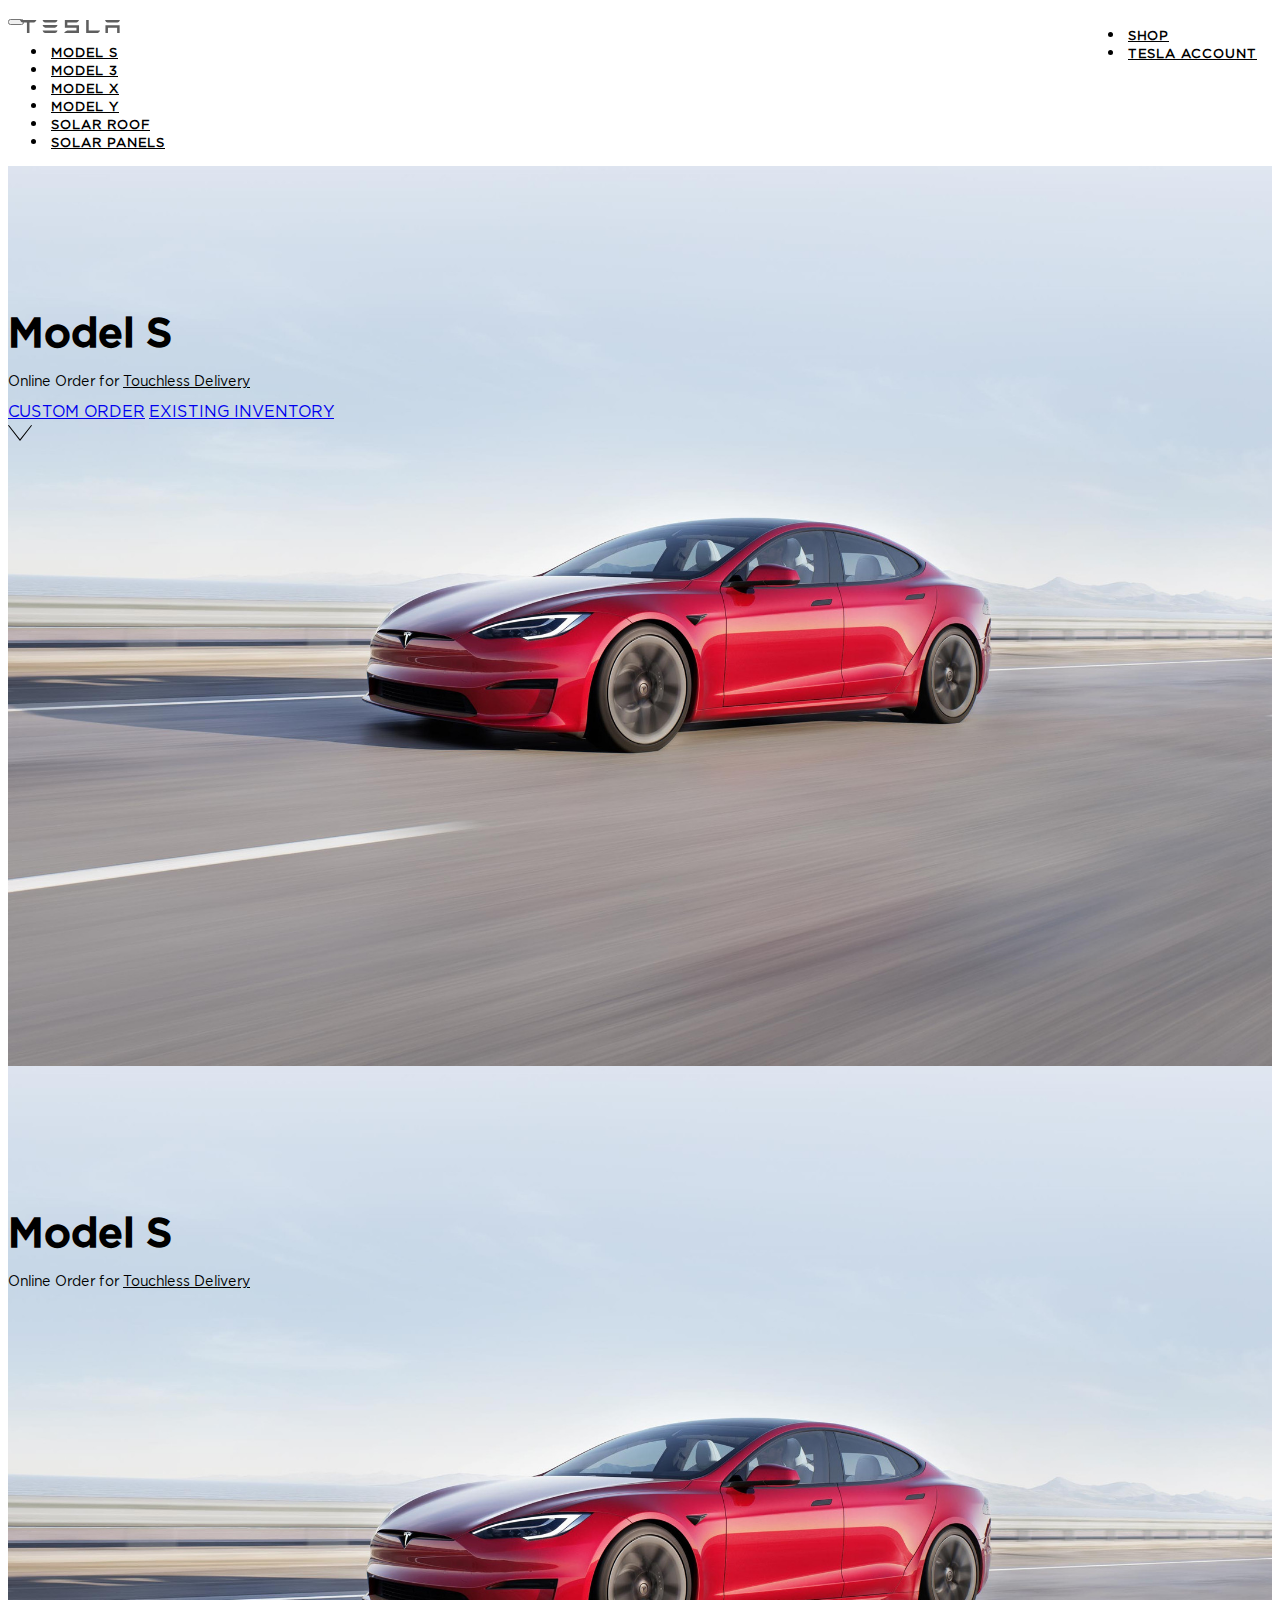
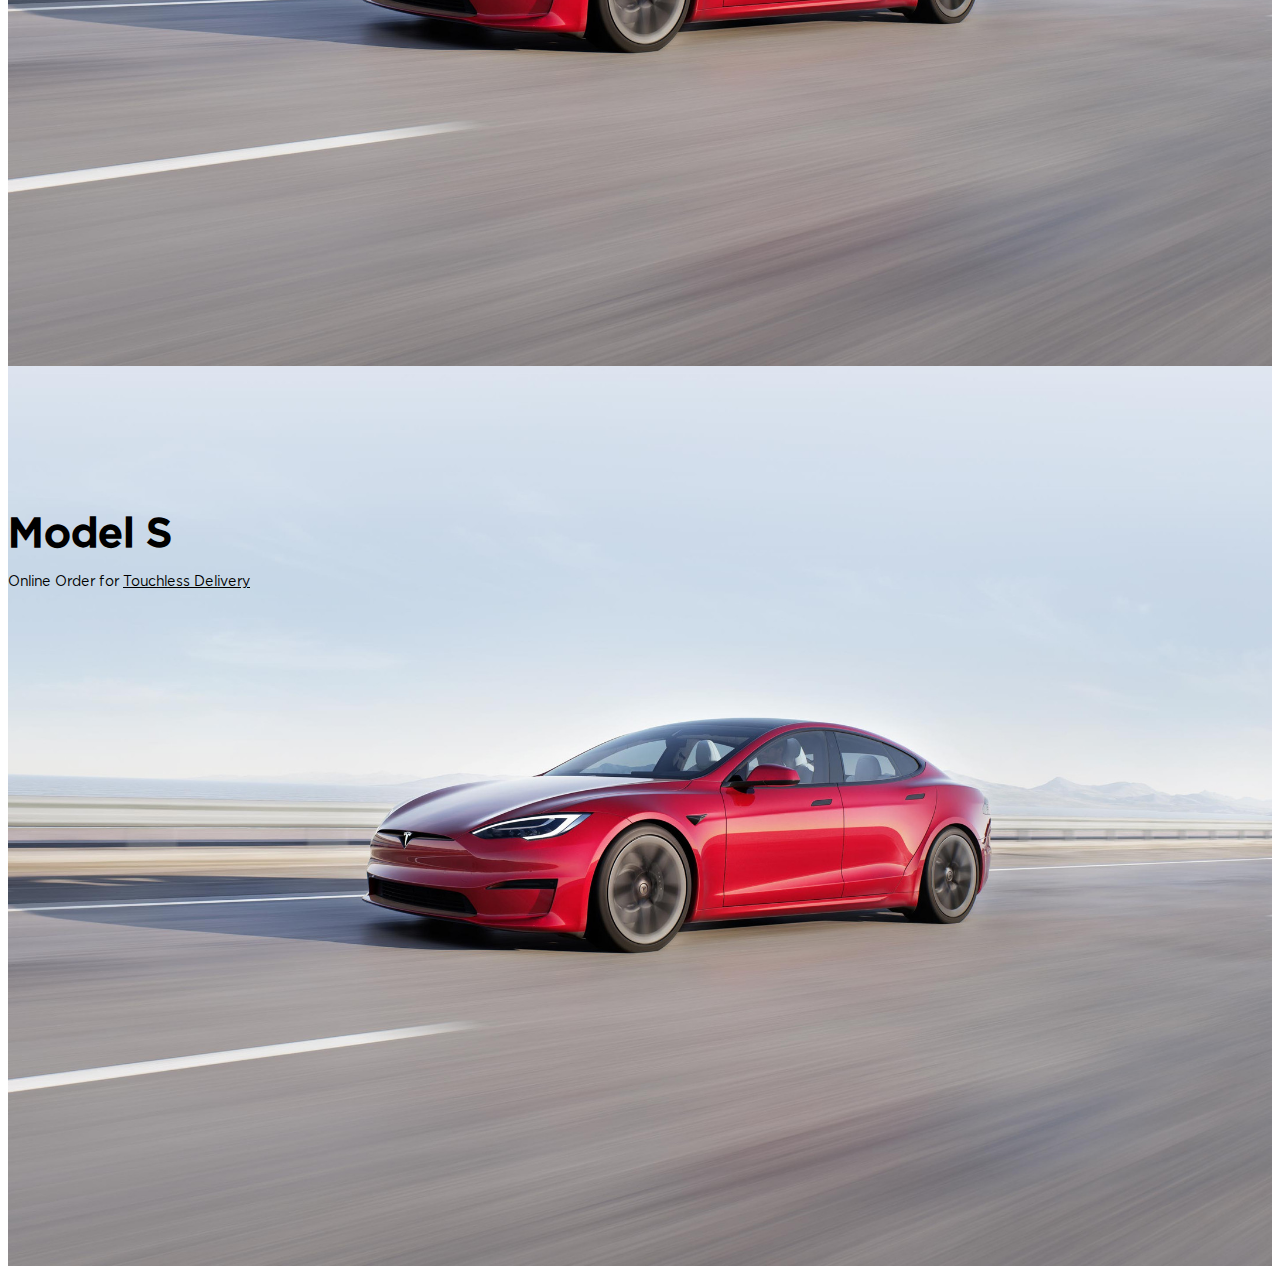
==== index.html @ fb8ed5d2 "Initial commit" ====
<!doctype html>
<html lang="en">

<head>
    <!-- Required meta tags -->
    <meta charset="utf-8">
    <meta name="viewport" content="width=device-width, initial-scale=1">

    <!-- Bootstrap CSS -->
    <link href="https://cdn.jsdelivr.net/npm/bootstrap@5.1.3/dist/css/bootstrap.min.css" rel="stylesheet"
        integrity="sha384-1BmE4kWBq78iYhFldvKuhfTAU6auU8tT94WrHftjDbrCEXSU1oBoqyl2QvZ6jIW3" crossorigin="anonymous">
    <link rel="stylesheet" href="css/custom.css">
    <title>Telsa</title>
    <script></script>
</head>

<body>
    <nav class="navbar navbar-expand-lg navbar-light fixed-top">
        <div class="container-fluid">
            <!-- <a class="navbar-brand" href="#">Navbar</a> -->

            <img src="image/Tesla_logo_silver.svg" alt="" class="logo">

            <button class="navbar-toggler" type="button" data-bs-toggle="collapse" data-bs-target="#navbarNav"
                aria-controls="navbarNav" aria-expanded="false" aria-label="Toggle navigation">
                <span class="navbar-toggler-icon"></span>
            </button>
            <div class="collapse navbar-collapse" id="navbarNav">
                <ul class="navbar-nav mx-auto">


                    <li class="nav-item">
                        <a class="nav-link" href="#">Model S</a>
                    </li>
                    <li class="nav-item">
                        <a class="nav-link" href="#">Model 3</a>
                    </li>
                    <li class="nav-item">
                        <a class="nav-link" href="#">Model X</a>
                    </li>
                    <li class="nav-item">
                        <a class="nav-link" href="#">Model y</a>
                    </li>
                    <li class="nav-item">
                        <a class="nav-link" href="#">SOLAR ROOF</a>
                    </li>
                    <li class="nav-item">
                        <a class="nav-link" href="#">SOLAR PANELS</a>
                    </li>
                </ul>
                <ul class="navbar-nav nav2">


                    <li class="nav-item">
                        <a class="nav-link" href="#">Shop</a>
                    </li>
                    <li class="nav-item">
                        <a class="nav-link" href="#">Tesla Account</a>
                    </li>

                </ul>
            </div>
        </div>
    </nav>

    <section class="slide" id="slide1">
        <div class="container">
            <div class="row">

                <div class="col-md-12">
                    <div class="upper text-center">
                        <h2>Model S</h2>
                        <p>Online Order for <a href="#">Touchless Delivery</a> </p>

                    </div>
                    <div class="lower">
                        <div>
                            <a class="btn1" href="#">CUSTOM ORDER</a>
                            <a class="btn2" href="#">EXISTING INVENTORY</a>
                        </div>
                        <div>
                            <svg width="24" height="24" xmlns="http://www.w3.org/2000/svg" fill-rule="evenodd"
                                clip-rule="evenodd">
                                <path
                                    d="M23.245 4l-11.245 14.374-11.219-14.374-.781.619 12 15.381 12-15.391-.755-.609z" />
                            </svg>
                        </div>
                    </div>

                </div>
            </div>
        </div>
    </section>
    <section class="slide" id="slide1">
        <div class="container">
            <div class="row">

                <div class="col-md-12">
                    <div class="upper text-center">
                        <h2>Model S</h2>
                        <p>Online Order for <a href="#">Touchless Delivery</a> </p>

                    </div>

                </div>
            </div>
        </div>
    </section>
    <section class="slide" id="slide1">
        <div class="container">
            <div class="row">

                <div class="col-md-12">
                    <div class="upper text-center">
                        <h2>Model S</h2>
                        <p>Online Order for <a href="#">Touchless Delivery</a> </p>

                    </div>

                </div>
            </div>
        </div>
    </section>

    <!-- Optional JavaScript; choose one of the two! -->

    <!-- Option 1: Bootstrap Bundle with Popper -->
    <script src="https://cdn.jsdelivr.net/npm/bootstrap@5.1.3/dist/js/bootstrap.bundle.min.js"
        integrity="sha384-ka7Sk0Gln4gmtz2MlQnikT1wXgYsOg+OMhuP+IlRH9sENBO0LRn5q+8nbTov4+1p"
        crossorigin="anonymous"></script>

    <!-- Option 2: Separate Popper and Bootstrap JS -->
    <!--
    <script src="https://cdn.jsdelivr.net/npm/@popperjs/core@2.10.2/dist/umd/popper.min.js" integrity="sha384-7+zCNj/IqJ95wo16oMtfsKbZ9ccEh31eOz1HGyDuCQ6wgnyJNSYdrPa03rtR1zdB" crossorigin="anonymous"></script>
    <script src="https://cdn.jsdelivr.net/npm/bootstrap@5.1.3/dist/js/bootstrap.min.js" integrity="sha384-QJHtvGhmr9XOIpI6YVutG+2QOK9T+ZnN4kzFN1RtK3zEFEIsxhlmWl5/YESvpZ13" crossorigin="anonymous"></script>
    -->
</body>

</html>
---- css/custom.css ----
@font-face {
    font-family: 'Gotham Medium';
    src: url('Gotham-Medium.woff2') format('woff2'),
        url('Gotham-Medium.woff') format('woff');
    font-weight: 500;
    font-style: normal;
    font-display: swap;
}

@font-face {
    font-family: 'Gotham Book';
    src: url('Gotham-Book.woff2') format('woff2'),
        url('Gotham-Book.woff') format('woff');
    font-weight: 500;
    font-style: normal;
    font-display: swap;
}
h1,h2,h3,h4,h5,h6{
    font-family: 'Gotham Medium';
}
p, span, li ,a{
    font-family: 'Gotham Book';
}
.logo{
    width: 100px;
    position: absolute;
    top: 20px;
    left: 20px;
}
#slide1{
    background-image: url('../image/ms-homepage-desktop.jpg');
    background-size: cover;
    background-position: center;
}
.slide{
    width: auto;
    height: 100vh;
}
.nav2{
    position: absolute;
    top: 9px;
    right: 20px;
}
.upper{
    padding-top: 110px;
}
.upper h2{
    font-size: 41px;
    margin-bottom: 0px;

    
}
.upper p{
    font-size:14px;
    color: black;
}
.upper p a{
    color: black;
}
.navbar-light .navbar-nav .nav-link {
    color: black;
    margin-left: 3px;
    margin-right: 3px;
    text-transform:uppercase;
    font-weight: 800;
    font-size: 13px;
    letter-spacing: 1px;
}

@media only screen and (max-width:990px){
    .logo {
        width: 100px;
        position: absolute;
        top: 20px;
        left: auto;
        right: 20px;
    }
    .navbar{
        background: white;
    }
    .nav2{
        position: relative;
        right: auto;
        margin-top: 0px;
    }
}
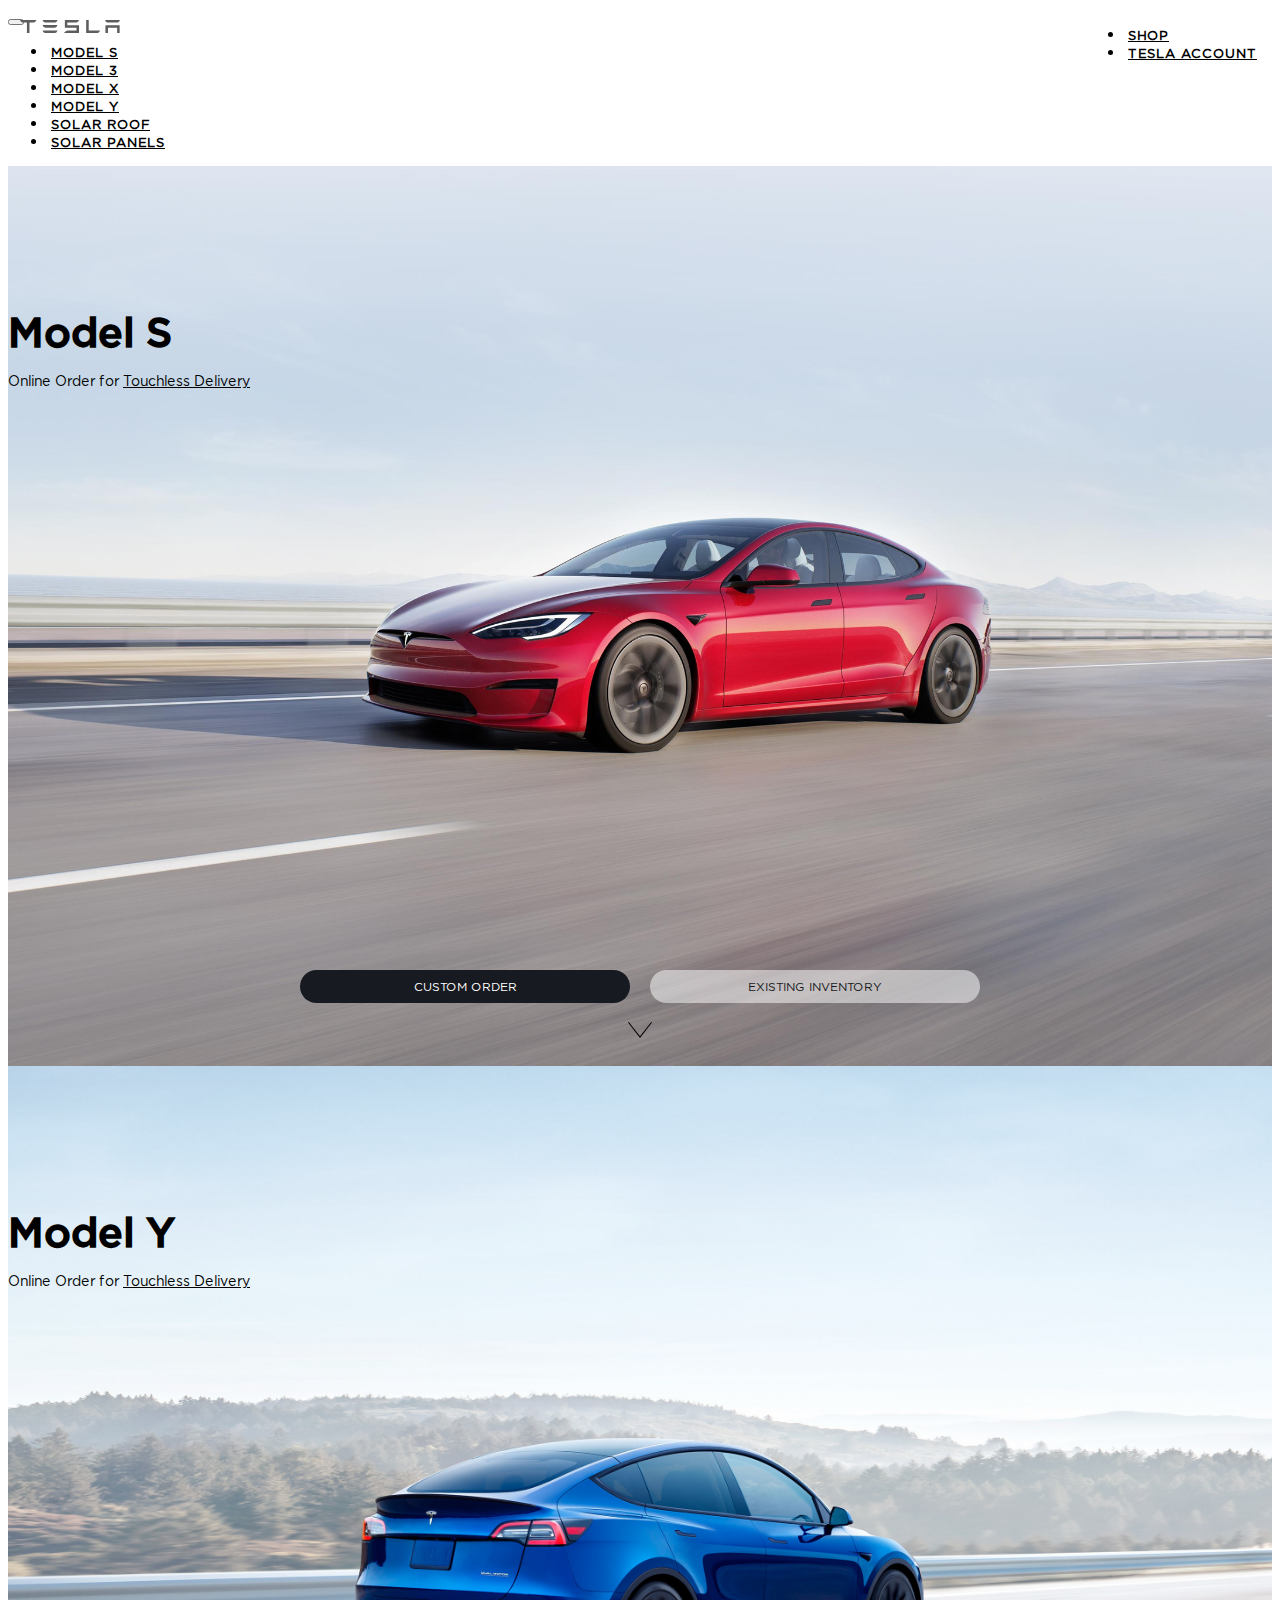
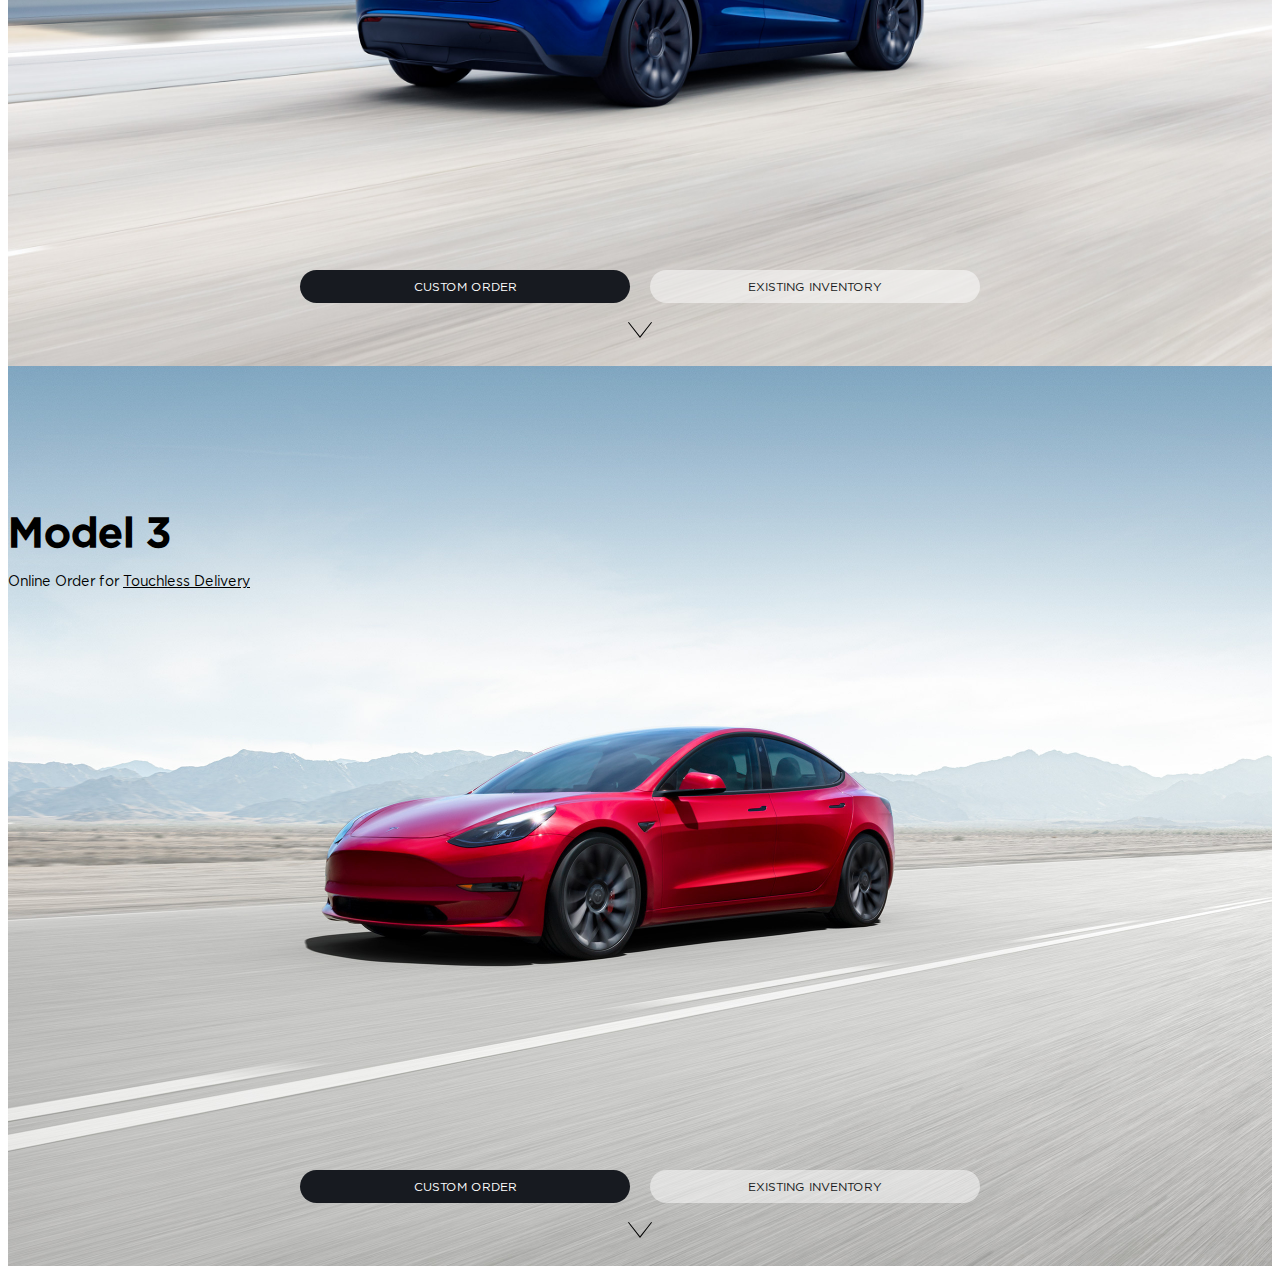
==== commit 6b399709: "level 1 ok" ====
--- a/index.html
+++ b/index.html
@@ -73,17 +73,20 @@
                         <p>Online Order for <a href="#">Touchless Delivery</a> </p>
 
                     </div>
-                    <div class="lower">
+                    <div class="lower text-center">
                         <div>
                             <a class="btn1" href="#">CUSTOM ORDER</a>
                             <a class="btn2" href="#">EXISTING INVENTORY</a>
                         </div>
                         <div>
-                            <svg width="24" height="24" xmlns="http://www.w3.org/2000/svg" fill-rule="evenodd"
-                                clip-rule="evenodd">
-                                <path
-                                    d="M23.245 4l-11.245 14.374-11.219-14.374-.781.619 12 15.381 12-15.391-.755-.609z" />
-                            </svg>
+                            <a class="arrow" href="#">
+                                <svg width="24" height="24" xmlns="http://www.w3.org/2000/svg" fill-rule="evenodd"
+                                    clip-rule="evenodd">
+                                    <path
+                                        d="M23.245 4l-11.245 14.374-11.219-14.374-.781.619 12 15.381 12-15.391-.755-.609z" />
+                                </svg>
+                            </a>
+
                         </div>
                     </div>
 
@@ -91,36 +94,69 @@
             </div>
         </div>
     </section>
-    <section class="slide" id="slide1">
+    <section class="slide" id="slide2">
         <div class="container">
             <div class="row">
 
                 <div class="col-md-12">
                     <div class="upper text-center">
-                        <h2>Model S</h2>
+                        <h2>Model Y</h2>
                         <p>Online Order for <a href="#">Touchless Delivery</a> </p>
 
+                    </div>
+                    <div class="lower text-center">
+                        <div>
+                            <a class="btn1" href="#">CUSTOM ORDER</a>
+                            <a class="btn2" href="#">EXISTING INVENTORY</a>
+                        </div>
+                        <div>
+                            <a class="arrow" href="#">
+                                <svg width="24" height="24" xmlns="http://www.w3.org/2000/svg" fill-rule="evenodd"
+                                    clip-rule="evenodd">
+                                    <path
+                                        d="M23.245 4l-11.245 14.374-11.219-14.374-.781.619 12 15.381 12-15.391-.755-.609z" />
+                                </svg>
+                            </a>
+
+                        </div>
                     </div>
 
                 </div>
             </div>
         </div>
     </section>
-    <section class="slide" id="slide1">
+    <section class="slide" id="slide3">
         <div class="container">
             <div class="row">
 
                 <div class="col-md-12">
                     <div class="upper text-center">
-                        <h2>Model S</h2>
+                        <h2>Model 3</h2>
                         <p>Online Order for <a href="#">Touchless Delivery</a> </p>
 
+                    </div>
+                    <div class="lower text-center">
+                        <div>
+                            <a class="btn1" href="#">CUSTOM ORDER</a>
+                            <a class="btn2" href="#">EXISTING INVENTORY</a>
+                        </div>
+                        <div>
+                            <a class="arrow" href="#">
+                                <svg width="24" height="24" xmlns="http://www.w3.org/2000/svg" fill-rule="evenodd"
+                                    clip-rule="evenodd">
+                                    <path
+                                        d="M23.245 4l-11.245 14.374-11.219-14.374-.781.619 12 15.381 12-15.391-.755-.609z" />
+                                </svg>
+                            </a>
+
+                        </div>
                     </div>
 
                 </div>
             </div>
         </div>
     </section>
+
 
     <!-- Optional JavaScript; choose one of the two! -->
 
--- a/css/custom.css
+++ b/css/custom.css
@@ -32,9 +32,20 @@
     background-size: cover;
     background-position: center;
 }
+#slide2{
+    background-image: url('../image/Desktop-ModelY.jpg');
+    background-size: cover;
+    background-position: center;
+}
+#slide3{
+    background-image: url('../image/m3-homepage-desktop.jpg');
+    background-size: cover;
+    background-position: center;
+}
 .slide{
     width: auto;
     height: 100vh;
+    position: relative;
 }
 .nav2{
     position: absolute;
@@ -56,6 +67,46 @@
 }
 .upper p a{
     color: black;
+}
+.lower .btn1{
+    background: #171a20;
+    color: white;
+    padding: 10px 40px;
+    border-radius: 30px;
+    font-size: 12px;
+    width: 250px;
+    display: inline-block;
+    text-align: center;
+    text-decoration: none;
+    margin: 0px 8px;
+}
+.lower .btn2{
+    background: rgba(255, 255, 255,0.5);
+    color: #171a20;
+    padding: 10px 40px;
+    border-radius: 30px;
+    font-size: 12px;
+    width: 250px;
+    display: inline-block;
+    text-align: center;
+    text-decoration: none;
+    margin: 0px 8px;
+}
+.lower .arrow{
+    display: inline-block;
+    margin-top: 15px;
+}
+.lower{
+    position: absolute;
+    bottom: 20px;
+    text-align: center;
+    width: 100%;
+    margin-left: auto;
+    margin-right: auto;
+    left: 0;
+    right: 0;
+    margin: auto;
+    
 }
 .navbar-light .navbar-nav .nav-link {
     color: black;
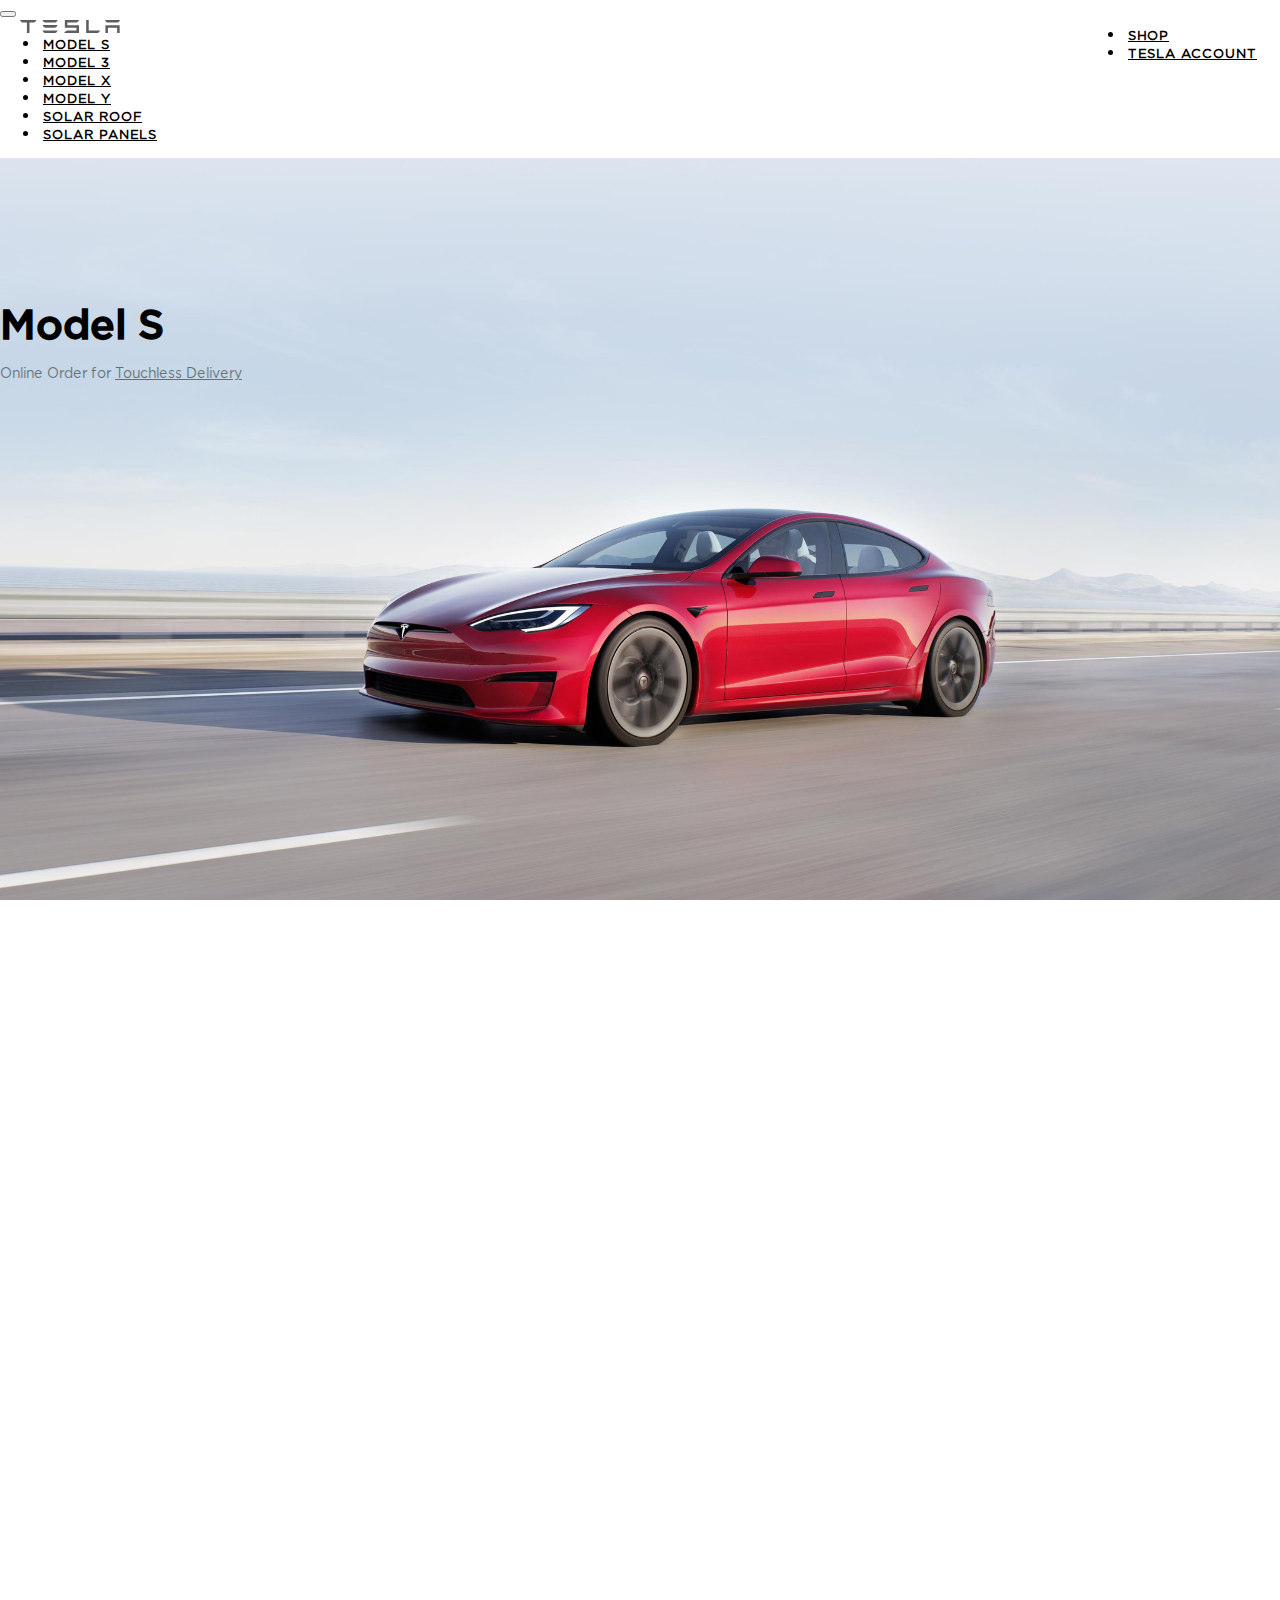
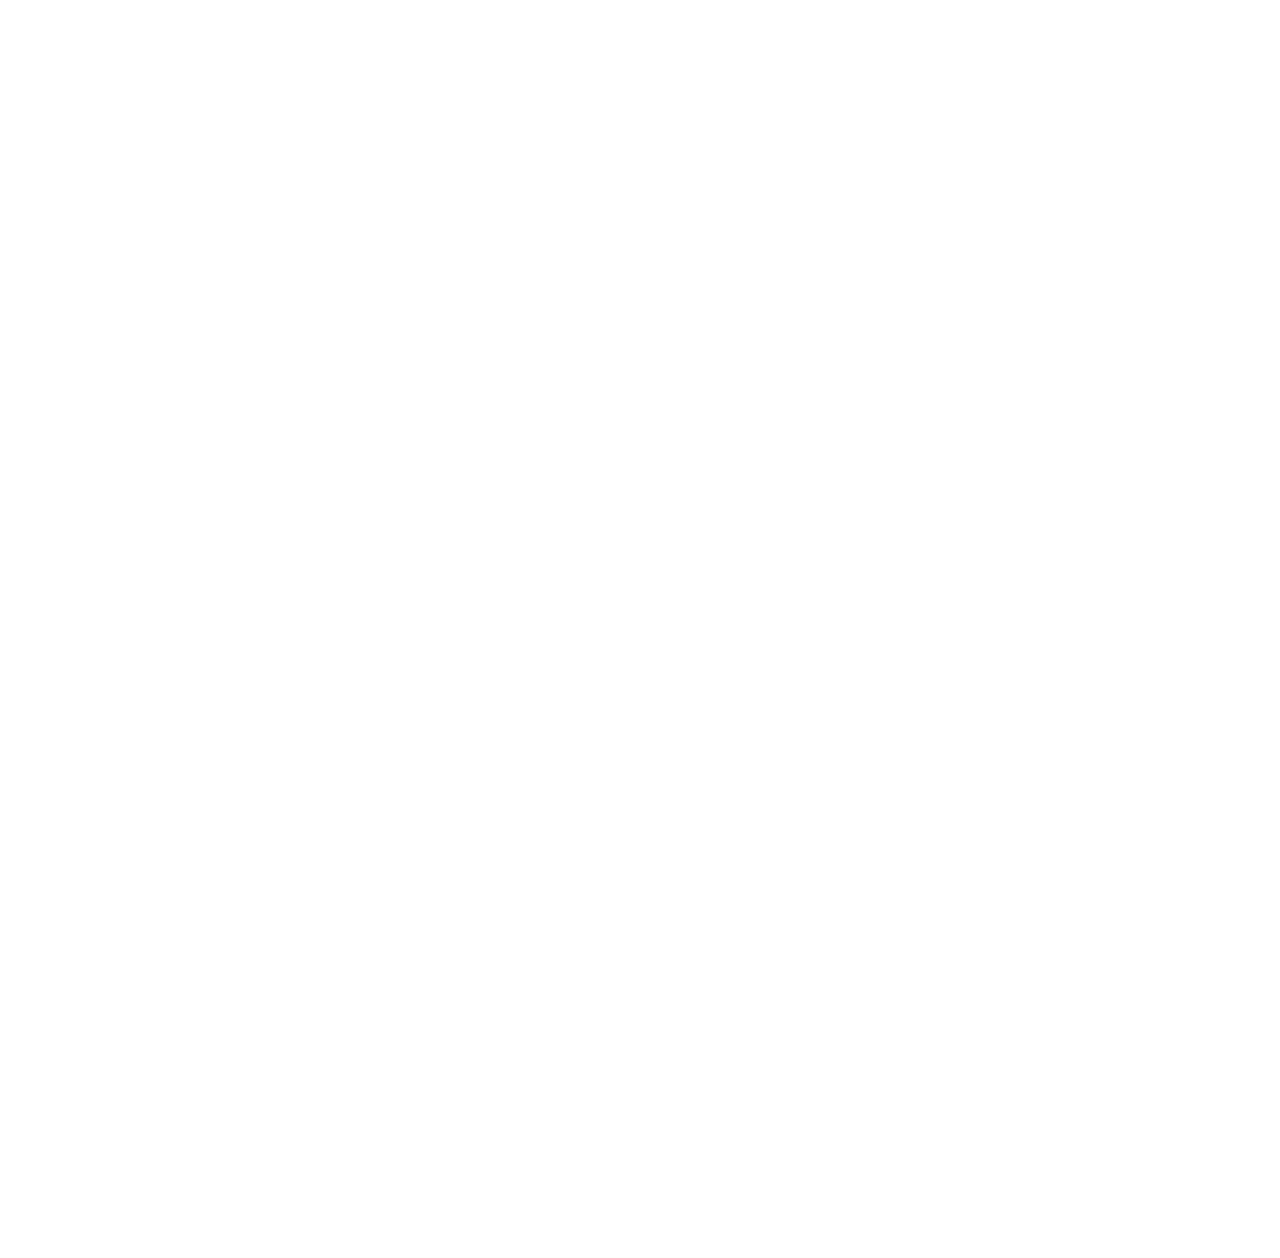
==== commit 3070c6e7: "phase2" ====
--- a/index.html
+++ b/index.html
@@ -9,9 +9,11 @@
     <!-- Bootstrap CSS -->
     <link href="https://cdn.jsdelivr.net/npm/bootstrap@5.1.3/dist/css/bootstrap.min.css" rel="stylesheet"
         integrity="sha384-1BmE4kWBq78iYhFldvKuhfTAU6auU8tT94WrHftjDbrCEXSU1oBoqyl2QvZ6jIW3" crossorigin="anonymous">
+    <link rel="stylesheet" href="css/fullpage.css">
     <link rel="stylesheet" href="css/custom.css">
     <title>Telsa</title>
-    <script></script>
+    <script src="https://cdnjs.cloudflare.com/ajax/libs/gsap/3.9.1/gsap.min.js"></script>
+    <script src="js/fullpage.js"></script>
 </head>
 
 <body>
@@ -63,100 +65,101 @@
         </div>
     </nav>
 
-    <section class="slide" id="slide1">
-        <div class="container">
-            <div class="row">
+    <div id="fullpage">
+        <section class="section" id="slide1">
+            <div class="container">
+                <div class="row">
 
-                <div class="col-md-12">
-                    <div class="upper text-center">
-                        <h2>Model S</h2>
-                        <p>Online Order for <a href="#">Touchless Delivery</a> </p>
+                    <div class="col-md-12">
+                        <div class="upper text-center">
+                            <h2>Model S</h2>
+                            <p>Online Order for <a href="#">Touchless Delivery</a> </p>
+
+                        </div>
+                        <div class="lower text-center">
+                            <div>
+                                <a class="btn1" href="#">CUSTOM ORDER</a>
+                                <a class="btn2" href="#">EXISTING INVENTORY</a>
+                            </div>
+                            <div>
+                                <a class="arrow" href="#">
+                                    <svg width="24" height="24" xmlns="http://www.w3.org/2000/svg" fill-rule="evenodd"
+                                        clip-rule="evenodd">
+                                        <path
+                                            d="M23.245 4l-11.245 14.374-11.219-14.374-.781.619 12 15.381 12-15.391-.755-.609z" />
+                                    </svg>
+                                </a>
+
+                            </div>
+                        </div>
 
                     </div>
-                    <div class="lower text-center">
-                        <div>
-                            <a class="btn1" href="#">CUSTOM ORDER</a>
-                            <a class="btn2" href="#">EXISTING INVENTORY</a>
-                        </div>
-                        <div>
-                            <a class="arrow" href="#">
-                                <svg width="24" height="24" xmlns="http://www.w3.org/2000/svg" fill-rule="evenodd"
-                                    clip-rule="evenodd">
-                                    <path
-                                        d="M23.245 4l-11.245 14.374-11.219-14.374-.781.619 12 15.381 12-15.391-.755-.609z" />
-                                </svg>
-                            </a>
+                </div>
+            </div>
+        </section>
+        <section class="section" id="slide2">
+            <div class="container">
+                <div class="row">
+
+                    <div class="col-md-12">
+                        <div class="upper text-center">
+                            <h2>Model Y</h2>
+                            <p>Online Order for <a href="#">Touchless Delivery</a> </p>
 
                         </div>
+                        <div class="lower text-center">
+                            <div>
+                                <a class="btn1" href="#">CUSTOM ORDER</a>
+                                <a class="btn2" href="#">EXISTING INVENTORY</a>
+                            </div>
+                            <div>
+                                <a class="arrow" href="#">
+                                    <svg width="24" height="24" xmlns="http://www.w3.org/2000/svg" fill-rule="evenodd"
+                                        clip-rule="evenodd">
+                                        <path
+                                            d="M23.245 4l-11.245 14.374-11.219-14.374-.781.619 12 15.381 12-15.391-.755-.609z" />
+                                    </svg>
+                                </a>
+
+                            </div>
+                        </div>
+
                     </div>
-
                 </div>
             </div>
-        </div>
-    </section>
-    <section class="slide" id="slide2">
-        <div class="container">
-            <div class="row">
+        </section>
+        <section class="section" id="slide3">
+            <div class="container">
+                <div class="row">
 
-                <div class="col-md-12">
-                    <div class="upper text-center">
-                        <h2>Model Y</h2>
-                        <p>Online Order for <a href="#">Touchless Delivery</a> </p>
+                    <div class="col-md-12">
+                        <div class="upper text-center">
+                            <h2>Model 3</h2>
+                            <p>Online Order for <a href="#">Touchless Delivery</a> </p>
+
+                        </div>
+                        <div class="lower text-center">
+                            <div>
+                                <a class="btn1" href="#">CUSTOM ORDER</a>
+                                <a class="btn2" href="#">EXISTING INVENTORY</a>
+                            </div>
+                            <div>
+                                <a class="arrow" href="#">
+                                    <svg width="24" height="24" xmlns="http://www.w3.org/2000/svg" fill-rule="evenodd"
+                                        clip-rule="evenodd">
+                                        <path
+                                            d="M23.245 4l-11.245 14.374-11.219-14.374-.781.619 12 15.381 12-15.391-.755-.609z" />
+                                    </svg>
+                                </a>
+
+                            </div>
+                        </div>
 
                     </div>
-                    <div class="lower text-center">
-                        <div>
-                            <a class="btn1" href="#">CUSTOM ORDER</a>
-                            <a class="btn2" href="#">EXISTING INVENTORY</a>
-                        </div>
-                        <div>
-                            <a class="arrow" href="#">
-                                <svg width="24" height="24" xmlns="http://www.w3.org/2000/svg" fill-rule="evenodd"
-                                    clip-rule="evenodd">
-                                    <path
-                                        d="M23.245 4l-11.245 14.374-11.219-14.374-.781.619 12 15.381 12-15.391-.755-.609z" />
-                                </svg>
-                            </a>
-
-                        </div>
-                    </div>
-
                 </div>
             </div>
-        </div>
-    </section>
-    <section class="slide" id="slide3">
-        <div class="container">
-            <div class="row">
-
-                <div class="col-md-12">
-                    <div class="upper text-center">
-                        <h2>Model 3</h2>
-                        <p>Online Order for <a href="#">Touchless Delivery</a> </p>
-
-                    </div>
-                    <div class="lower text-center">
-                        <div>
-                            <a class="btn1" href="#">CUSTOM ORDER</a>
-                            <a class="btn2" href="#">EXISTING INVENTORY</a>
-                        </div>
-                        <div>
-                            <a class="arrow" href="#">
-                                <svg width="24" height="24" xmlns="http://www.w3.org/2000/svg" fill-rule="evenodd"
-                                    clip-rule="evenodd">
-                                    <path
-                                        d="M23.245 4l-11.245 14.374-11.219-14.374-.781.619 12 15.381 12-15.391-.755-.609z" />
-                                </svg>
-                            </a>
-
-                        </div>
-                    </div>
-
-                </div>
-            </div>
-        </div>
-    </section>
-
+        </section>
+    </div>
 
     <!-- Optional JavaScript; choose one of the two! -->
 
@@ -164,7 +167,7 @@
     <script src="https://cdn.jsdelivr.net/npm/bootstrap@5.1.3/dist/js/bootstrap.bundle.min.js"
         integrity="sha384-ka7Sk0Gln4gmtz2MlQnikT1wXgYsOg+OMhuP+IlRH9sENBO0LRn5q+8nbTov4+1p"
         crossorigin="anonymous"></script>
-
+    <script src="js/custom.js"></script>
     <!-- Option 2: Separate Popper and Bootstrap JS -->
     <!--
     <script src="https://cdn.jsdelivr.net/npm/@popperjs/core@2.10.2/dist/umd/popper.min.js" integrity="sha384-7+zCNj/IqJ95wo16oMtfsKbZ9ccEh31eOz1HGyDuCQ6wgnyJNSYdrPa03rtR1zdB" crossorigin="anonymous"></script>
--- a/css/fullpage.css
+++ b/css/fullpage.css
@@ -0,0 +1,237 @@
+/*!
+ * fullPage 3.1.2
+ * https://github.com/alvarotrigo/fullPage.js
+ *
+ * @license GPLv3 for open source use only
+ * or Fullpage Commercial License for commercial use
+ * http://alvarotrigo.com/fullPage/pricing/
+ *
+ * Copyright (C) 2018 http://alvarotrigo.com/fullPage - A project by Alvaro Trigo
+ */
+html.fp-enabled,
+.fp-enabled body {
+    margin: 0;
+    padding: 0;
+    overflow:hidden;
+
+    /*Avoid flicker on slides transitions for mobile phones #336 */
+    -webkit-tap-highlight-color: rgba(0,0,0,0);
+}
+.fp-section {
+    position: relative;
+    -webkit-box-sizing: border-box; /* Safari<=5 Android<=3 */
+    -moz-box-sizing: border-box; /* <=28 */
+    box-sizing: border-box;
+}
+.fp-slide {
+    float: left;
+}
+.fp-slide, .fp-slidesContainer {
+    height: 100%;
+    display: block;
+}
+.fp-slides {
+    z-index:1;
+    height: 100%;
+    overflow: hidden;
+    position: relative;
+    -webkit-transition: all 0.3s ease-out; /* Safari<=6 Android<=4.3 */
+    transition: all 0.3s ease-out;
+}
+.fp-section.fp-table, .fp-slide.fp-table {
+    display: table;
+    table-layout:fixed;
+    width: 100%;
+}
+.fp-tableCell {
+    display: table-cell;
+    vertical-align: middle;
+    width: 100%;
+    height: 100%;
+}
+.fp-slidesContainer {
+    float: left;
+    position: relative;
+}
+.fp-controlArrow {
+    -webkit-user-select: none; /* webkit (safari, chrome) browsers */
+    -moz-user-select: none; /* mozilla browsers */
+    -khtml-user-select: none; /* webkit (konqueror) browsers */
+    -ms-user-select: none; /* IE10+ */
+    position: absolute;
+    z-index: 4;
+    top: 50%;
+    cursor: pointer;
+    width: 0;
+    height: 0;
+    border-style: solid;
+    margin-top: -38px;
+    -webkit-transform: translate3d(0,0,0);
+    -ms-transform: translate3d(0,0,0);
+    transform: translate3d(0,0,0);
+}
+.fp-controlArrow.fp-prev {
+    left: 15px;
+    width: 0;
+    border-width: 38.5px 34px 38.5px 0;
+    border-color: transparent #fff transparent transparent;
+}
+.fp-controlArrow.fp-next {
+    right: 15px;
+    border-width: 38.5px 0 38.5px 34px;
+    border-color: transparent transparent transparent #fff;
+}
+.fp-scrollable {
+    overflow: hidden;
+    position: relative;
+}
+.fp-scroller{
+    overflow: hidden;
+}
+.iScrollIndicator{
+    border: 0 !important;
+}
+.fp-notransition {
+    -webkit-transition: none !important;
+    transition: none !important;
+}
+#fp-nav {
+    position: fixed;
+    z-index: 100;
+    top: 50%;
+    opacity: 1;
+    transform: translateY(-50%);
+    -ms-transform: translateY(-50%);
+    -webkit-transform: translate3d(0,-50%,0);
+}
+#fp-nav.fp-right {
+    right: 17px;
+}
+#fp-nav.fp-left {
+    left: 17px;
+}
+.fp-slidesNav{
+    position: absolute;
+    z-index: 4;
+    opacity: 1;
+    -webkit-transform: translate3d(0,0,0);
+    -ms-transform: translate3d(0,0,0);
+    transform: translate3d(0,0,0);
+    left: 0 !important;
+    right: 0;
+    margin: 0 auto !important;
+}
+.fp-slidesNav.fp-bottom {
+    bottom: 17px;
+}
+.fp-slidesNav.fp-top {
+    top: 17px;
+}
+#fp-nav ul,
+.fp-slidesNav ul {
+  margin: 0;
+  padding: 0;
+}
+#fp-nav ul li,
+.fp-slidesNav ul li {
+    display: block;
+    width: 14px;
+    height: 13px;
+    margin: 7px;
+    position:relative;
+}
+.fp-slidesNav ul li {
+    display: inline-block;
+}
+#fp-nav ul li a,
+.fp-slidesNav ul li a {
+    display: block;
+    position: relative;
+    z-index: 1;
+    width: 100%;
+    height: 100%;
+    cursor: pointer;
+    text-decoration: none;
+}
+#fp-nav ul li a.active span,
+.fp-slidesNav ul li a.active span,
+#fp-nav ul li:hover a.active span,
+.fp-slidesNav ul li:hover a.active span{
+    height: 12px;
+    width: 12px;
+    margin: -6px 0 0 -6px;
+    border-radius: 100%;
+ }
+#fp-nav ul li a span,
+.fp-slidesNav ul li a span {
+    border-radius: 50%;
+    position: absolute;
+    z-index: 1;
+    height: 4px;
+    width: 4px;
+    border: 0;
+    background: #333;
+    left: 50%;
+    top: 50%;
+    margin: -2px 0 0 -2px;
+    -webkit-transition: all 0.1s ease-in-out;
+    -moz-transition: all 0.1s ease-in-out;
+    -o-transition: all 0.1s ease-in-out;
+    transition: all 0.1s ease-in-out;
+}
+#fp-nav ul li:hover a span,
+.fp-slidesNav ul li:hover a span{
+    width: 10px;
+    height: 10px;
+    margin: -5px 0px 0px -5px;
+}
+#fp-nav ul li .fp-tooltip {
+    position: absolute;
+    top: -2px;
+    color: #fff;
+    font-size: 14px;
+    font-family: arial, helvetica, sans-serif;
+    white-space: nowrap;
+    max-width: 220px;
+    overflow: hidden;
+    display: block;
+    opacity: 0;
+    width: 0;
+    cursor: pointer;
+}
+#fp-nav ul li:hover .fp-tooltip,
+#fp-nav.fp-show-active a.active + .fp-tooltip {
+    -webkit-transition: opacity 0.2s ease-in;
+    transition: opacity 0.2s ease-in;
+    width: auto;
+    opacity: 1;
+}
+#fp-nav ul li .fp-tooltip.fp-right {
+    right: 20px;
+}
+#fp-nav ul li .fp-tooltip.fp-left {
+    left: 20px;
+}
+.fp-auto-height.fp-section,
+.fp-auto-height .fp-slide,
+.fp-auto-height .fp-tableCell{
+    height: auto !important;
+}
+
+.fp-responsive .fp-auto-height-responsive.fp-section,
+.fp-responsive .fp-auto-height-responsive .fp-slide,
+.fp-responsive .fp-auto-height-responsive .fp-tableCell {
+    height: auto !important;
+}
+
+/*Only display content to screen readers*/
+.fp-sr-only{
+    position: absolute;
+    width: 1px;
+    height: 1px;
+    padding: 0;
+    overflow: hidden;
+    clip: rect(0, 0, 0, 0);
+    white-space: nowrap;
+    border: 0;
+}
--- a/css/custom.css
+++ b/css/custom.css
@@ -42,7 +42,7 @@
     background-size: cover;
     background-position: center;
 }
-.slide{
+.section{
     width: auto;
     height: 100vh;
     position: relative;
@@ -117,7 +117,13 @@
     font-size: 13px;
     letter-spacing: 1px;
 }
-
+.fp-tableCell {
+        vertical-align: top;
+}
+.upper h2,.upper p, .lower .btn1,.lower .btn2, .ower .arrow{
+    opacity: 0;
+    visibility: hidden;
+}
 @media only screen and (max-width:990px){
     .logo {
         width: 100px;
